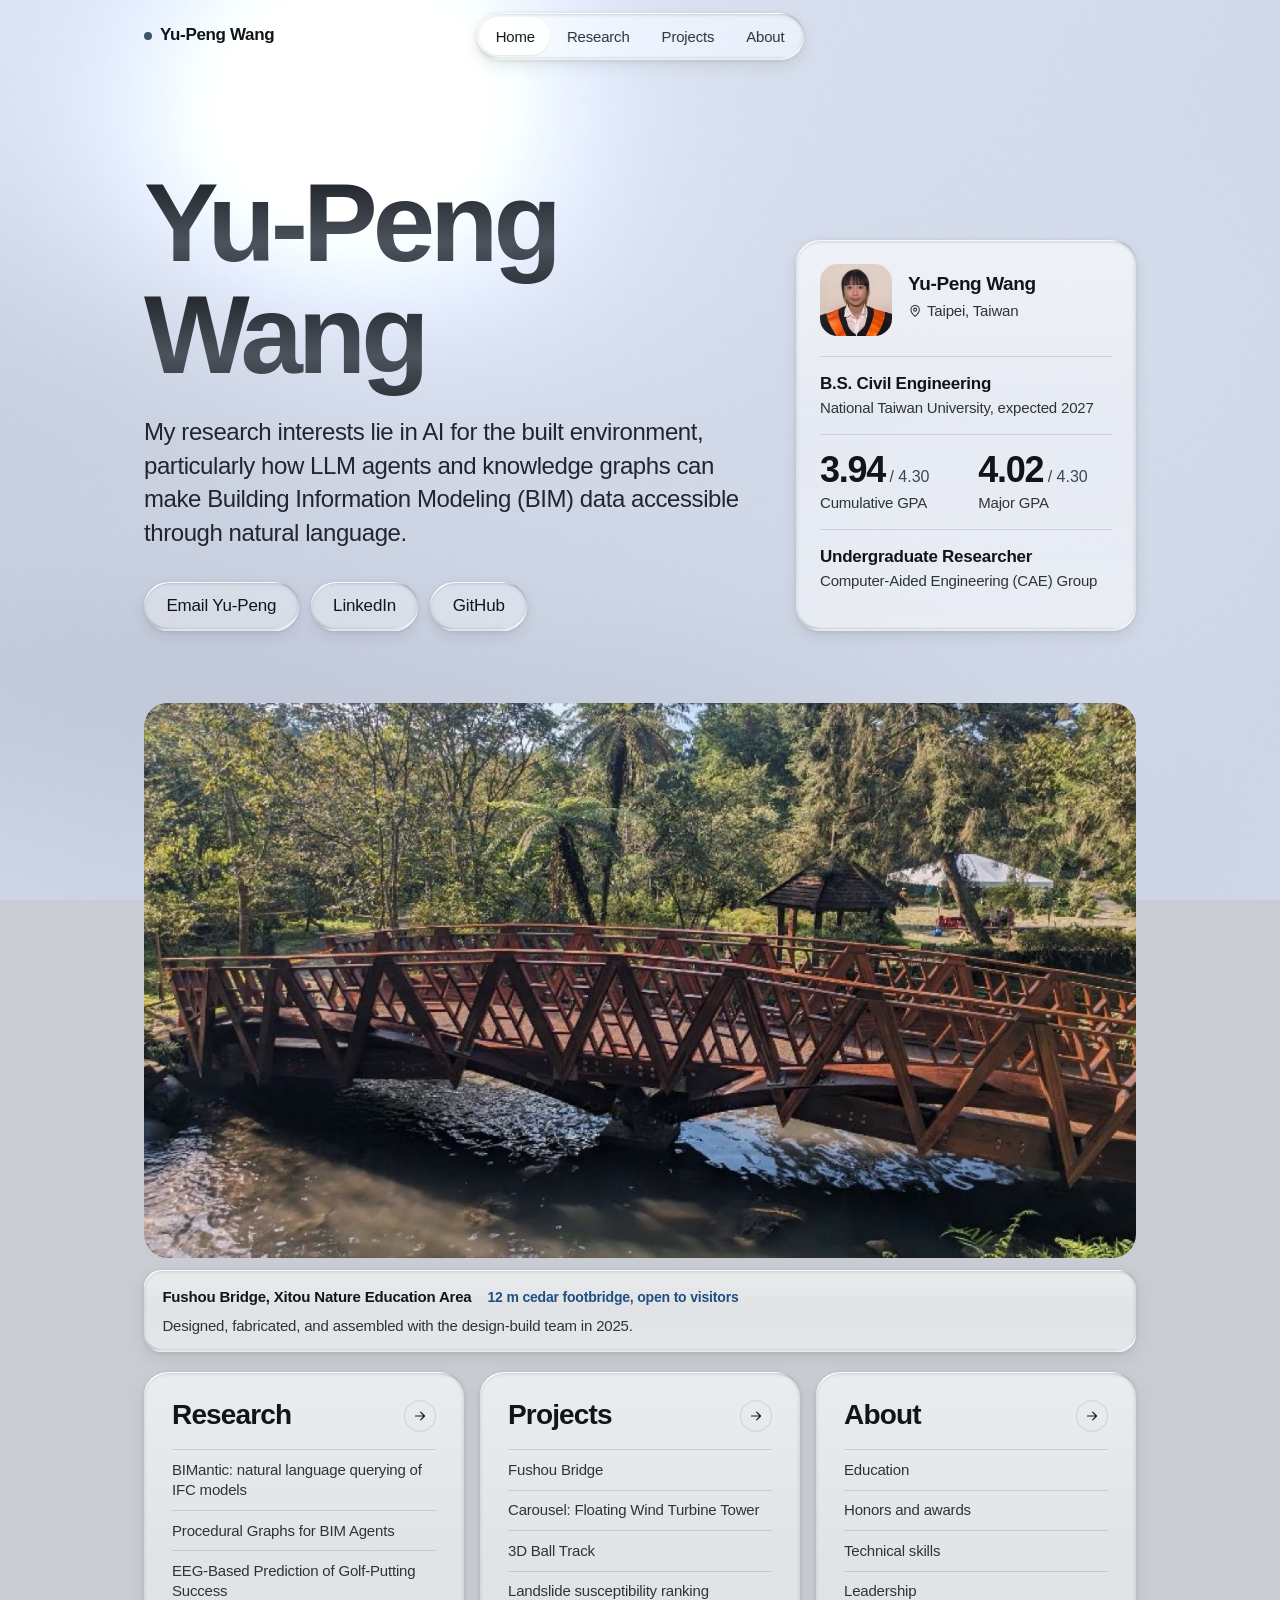
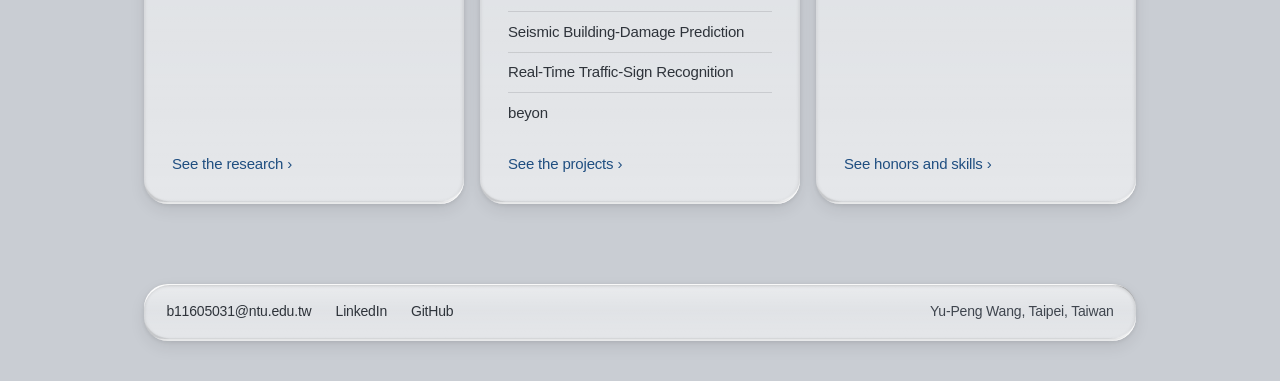
==== index.html @ 0f6044e7 "Add personal website" ====
<!DOCTYPE html>
<html lang="en">
<head>
<meta charset="utf-8">
<meta name="viewport" content="width=device-width, initial-scale=1, viewport-fit=cover">
<meta name="theme-color" content="#C9CDD3">
<title>Yu-Peng Wang | Civil Engineering, National Taiwan University</title>
<meta name="description" content="Yu-Peng Wang is a civil engineering undergraduate at National Taiwan University working on LLM agents and knowledge graphs for Building Information Modeling.">
<meta property="og:title" content="Yu-Peng Wang | Civil Engineering, National Taiwan University">
<meta property="og:description" content="Yu-Peng Wang is a civil engineering undergraduate at National Taiwan University working on LLM agents and knowledge graphs for Building Information Modeling.">
<link rel="icon" href="data:image/svg+xml,%3Csvg xmlns='http://www.w3.org/2000/svg' viewBox='0 0 32 32'%3E%3Crect width='32' height='32' rx='8' fill='%233D5566'/%3E%3Ccircle cx='16' cy='16' r='7' fill='%23DDE1E6'/%3E%3C/svg%3E">
<link rel="stylesheet" href="assets/css/style.css">
</head>
<body>
<header class="head">
  <a class="brand" href="index.html"><i></i>Yu-Peng Wang</a>
</header>
<nav class="tabs glass" aria-label="Pages"><a href="index.html" aria-current="page">Home</a><a href="research.html">Research</a><a href="projects.html">Projects</a><a href="about.html">About</a></nav>

<main class="wrap">

<section class="hero">
  <div>
    <h1 class="name"><span class="w">Yu-Peng</span> <span class="w">Wang</span></h1>
    <p class="lede">My research interests lie in AI for the built environment, particularly how LLM agents and knowledge graphs can make Building Information Modeling (BIM) data accessible through natural language.</p>
    <div class="reach">
      <a class="btn" href="mailto:b11605031@ntu.edu.tw">Email Yu-Peng</a>
      <a class="btn ghost" href="https://www.linkedin.com/in/yu-peng-wang-490296424/">LinkedIn</a>
      <a class="btn ghost" href="https://github.com/yupengwang-dev">GitHub</a>
    </div>
  </div>
  <aside class="profile glass" aria-label="Profile">
    <div class="who">
      <img class="face" src="assets/img/avatar.jpg" width="460" height="460" alt="Portrait of Yu-Peng Wang">
      <div><strong>Yu-Peng Wang</strong><span><svg viewBox="0 0 24 24" fill="none" stroke="currentColor" stroke-width="1.8" stroke-linecap="round" stroke-linejoin="round" aria-hidden="true"><path d="M12 21s7-6.2 7-11.5A7 7 0 0 0 5 9.5C5 14.8 12 21 12 21z"/><circle cx="12" cy="9.5" r="2.5"/></svg>Taipei, Taiwan</span></div>
    </div>
    <div class="row"><b>B.S. Civil Engineering</b><small>National Taiwan University, expected 2027</small></div>
    <div class="row gpa">
      <div><b>3.94<span> / 4.30</span></b><small>Cumulative GPA</small></div>
      <div><b>4.02<span> / 4.30</span></b><small>Major GPA</small></div>
    </div>
    <div class="row"><b>Undergraduate Researcher</b><small>Computer-Aided Engineering (CAE) Group</small></div>
  </aside>
</section>

<figure class="feature glass rv">
  <button class="zoom" type="button" aria-label="Enlarge: photo of the completed Fushou Bridge"><img src="assets/img/bridge_completed.jpg" width="1200" height="672" alt="The completed Fushou Bridge, an arched cedar footbridge with truss railings, crossing a stream in the forest"></button>
  <figcaption><strong>Fushou Bridge, Xitou Nature Education Area</strong><span class="pill accent">12 m cedar footbridge, open to visitors</span>
  <span>Designed, fabricated, and assembled with the design-build team in 2025.</span></figcaption>
</figure>

<div class="tiles">
  <a class="tile glass rv" href="research.html"><h2>Research<svg viewBox="0 0 24 24" fill="none" stroke="currentColor" stroke-width="1.8" stroke-linecap="round" stroke-linejoin="round" aria-hidden="true"><path d="M5 12h14M13 6l6 6-6 6"/></svg></h2><ul><li>BIMantic: natural language querying of IFC models</li><li>Procedural Graphs for BIM Agents</li><li>EEG-Based Prediction of Golf-Putting Success</li></ul><span class="go">See the research</span></a>
  <a class="tile glass rv" href="projects.html"><h2>Projects<svg viewBox="0 0 24 24" fill="none" stroke="currentColor" stroke-width="1.8" stroke-linecap="round" stroke-linejoin="round" aria-hidden="true"><path d="M5 12h14M13 6l6 6-6 6"/></svg></h2><ul><li>Fushou Bridge</li><li>Carousel: Floating Wind Turbine Tower</li><li>3D Ball Track</li><li>Landslide susceptibility ranking</li><li>Seismic Building-Damage Prediction</li><li>Real-Time Traffic-Sign Recognition</li><li>beyon</li></ul><span class="go">See the projects</span></a>
  <a class="tile glass rv" href="about.html"><h2>About<svg viewBox="0 0 24 24" fill="none" stroke="currentColor" stroke-width="1.8" stroke-linecap="round" stroke-linejoin="round" aria-hidden="true"><path d="M5 12h14M13 6l6 6-6 6"/></svg></h2><ul><li>Education</li><li>Honors and awards</li><li>Technical skills</li><li>Leadership</li></ul><span class="go">See honors and skills</span></a>
</div>

</main>

<footer class="foot">
  <div class="glass">
    <div class="links">
      <a href="mailto:b11605031@ntu.edu.tw">b11605031@ntu.edu.tw</a>
      <a href="https://www.linkedin.com/in/yu-peng-wang-490296424/">LinkedIn</a>
      <a href="https://github.com/yupengwang-dev">GitHub</a>
    </div>
    <p>Yu-Peng Wang, Taipei, Taiwan</p>
  </div>
</footer>

<dialog id="viewer" aria-label="Enlarged image">
  <img alt="">
  <form method="dialog"><p></p><button>Close</button></form>
</dialog>
<script src="assets/js/site.js"></script>
</body>
</html>
---- assets/css/style.css ----
/* Yu-Peng Wang — site styles
   Light glass over liquid metal: a silver surface flows slowly behind the page (drawn by site.js), the cards are frosted
   glass with the edge highlights of the beyon design system, and the text is graphite with a single deep-blue accent.
   Type is the system interface face (San Francisco on Apple devices, Segoe UI on Windows). */

:root{
  --ink:#121418;               /* text */
  --ink-2:#2E333A;             /* secondary text */
  --ink-3:#3F454E;             /* dates and labels */
  --line:rgba(18,20,24,.12);   /* hairlines */
  --accent:#1F4E80;            /* links and award labels */
  --btn:#3D5566;               /* solid marks: the brand dot, focus rings, selected text */
  --on-btn:#FFFFFF;
  --name:linear-gradient(180deg,#1A1D22 0%,#4C535C 60%,#2A2E35 100%);   /* large headings */
  --mark:linear-gradient(90deg,#1F4E80,#5D6B7B);                        /* highlighted results */
  --font:-apple-system,BlinkMacSystemFont,"SF Pro Text","Helvetica Neue","Segoe UI",Roboto,Arial,sans-serif;
  --display:-apple-system,BlinkMacSystemFont,"SF Pro Display","Helvetica Neue","Segoe UI",Roboto,Arial,sans-serif;
  --gutter:clamp(1.25rem,5vw,3rem);
  --r:1.5rem;
  --ease:cubic-bezier(.22,1,.36,1);
  --spring:cubic-bezier(.34,1.56,.64,1);   /* a small overshoot, for things springing back after a press */
  /* glass edges, after the beyon design system: bright rims top-left and along the bottom, soft inner shading, a drop shadow */
  --glass-shadow:
    inset 0 0 0 1px rgba(255,255,255,.10),
    inset 1.8px 3px 0 -2px rgba(255,255,255,.90),
    inset -2px -2px 0 -2px rgba(255,255,255,.80),
    inset -3px -8px 1px -6px rgba(255,255,255,.60),
    inset -0.3px -1px 4px 0 rgba(0,0,0,.12),
    inset -1.5px 2.5px 0 -2px rgba(0,0,0,.20),
    inset 0 3px 4px -2px rgba(0,0,0,.20),
    inset 2px -6.5px 1px -4px rgba(0,0,0,.10),
    0 1px 5px 0 rgba(0,0,0,.10),
    0 6px 16px 0 rgba(0,0,0,.08);
  /* the same edges pressed in: the top rim falls into shadow and the drop shadow tightens.
     Same ten layers in the same order, so the browser can blend between the two */
  --glass-pressed:
    inset 0 0 0 1px rgba(255,255,255,.06),
    inset 1.8px 3px 0 -2px rgba(255,255,255,.30),
    inset -2px -2px 0 -2px rgba(255,255,255,.55),
    inset -3px -8px 1px -6px rgba(255,255,255,.50),
    inset 0 1px 6px 0 rgba(0,0,0,.16),
    inset -1.5px 2.5px 0 -2px rgba(0,0,0,.26),
    inset 0 4px 6px -2px rgba(0,0,0,.24),
    inset 2px -6.5px 1px -4px rgba(0,0,0,.06),
    0 0 2px 0 rgba(0,0,0,.08),
    0 1px 3px 0 rgba(0,0,0,.05);
  /* a button under the pointer: the glass edges and a soft white glow */
  --glass-lit:var(--glass-shadow),0 0 1.5rem .1rem rgba(255,255,255,.65);
}
*,*::before,*::after{box-sizing:border-box}
html{background:#C9CDD3;scroll-behavior:smooth;-webkit-text-size-adjust:100%}   /* the metal's base tone, seen until the background is drawn */
body{margin:0;min-height:100vh;color:var(--ink);font:400 1.0625rem/1.55 var(--font);letter-spacing:-.011em;-webkit-font-smoothing:antialiased;-moz-osx-font-smoothing:grayscale}
img{display:block;max-width:100%;height:auto}
h1,h2,h3,p,ul,dl,dd,figure{margin:0}
ul{padding:0;list-style:none}
a{color:var(--accent);text-decoration:none}
a:hover{text-decoration:underline;text-underline-offset:.2em;text-decoration-thickness:1px}
:focus-visible{outline:2px solid var(--btn);outline-offset:3px;border-radius:.4rem}
::selection{background:var(--btn);color:var(--on-btn)}
mark{background:var(--mark);-webkit-background-clip:text;background-clip:text;color:transparent;font-weight:600}
.wrap{max-width:68rem;margin:0 auto;padding:0 var(--gutter)}

/* ---------- background and glass ---------- */
#metal-bg{position:fixed;inset:0;width:100%;height:100%;z-index:-1;pointer-events:none;display:block}
/* the background is smooth, so a white tint and the glass edges read as glass without a live blur,
   and nothing has to be re-blurred on every frame of the moving background */
.profile,.tile,.card,.foot .glass,.feature figcaption{
  background:linear-gradient(180deg,rgba(255,255,255,.62) 0%,rgba(255,255,255,.44) 45%,rgba(255,255,255,.52) 100%);
  box-shadow:var(--glass-shadow)}
/* a soft light under the text follows the pointer across the cards (site.js sets --gx and --gy) */
.profile,.tile,.card{position:relative;isolation:isolate}
.profile::after,.tile::after,.card::after{content:"";position:absolute;inset:0;z-index:-1;border-radius:inherit;pointer-events:none;opacity:0;transition:opacity .45s;
  background:radial-gradient(20rem circle at var(--gx,50%) var(--gy,0%),rgba(255,255,255,.7),rgba(255,255,255,0) 60%)}
.lit::after{opacity:1}
/* the profile card and the home-page cards tilt towards the pointer (site.js sets --tilt) */
.hero,.tiles{perspective:1100px}
.tilt{rotate:var(--tilt,1 0 0 0deg)}
.tilt-out{transition:rotate .4s var(--ease)}

/* ---------- header, buttons and page tabs ---------- */
/* the home page has no Email button in its header (the one under the name is enough), so the header keeps one
   height on every page and the name does not jump when moving between pages */
.head{display:flex;align-items:center;justify-content:space-between;gap:1rem;max-width:68rem;min-height:4.45rem;margin:0 auto;padding:1.1rem var(--gutter)}
.brand{display:inline-flex;align-items:center;gap:.5rem;color:var(--ink);font-weight:600;letter-spacing:-.02em}
.brand:hover{text-decoration:none}
.brand i{width:.5rem;height:.5rem;border-radius:50%;background:var(--btn)}
/* buttons: all the same clear glass at rest; a button lights up only while the pointer is on it,
   and sinks into the glass while it is pressed */
.btn{display:inline-flex;align-items:center;justify-content:center;padding:.72rem 1.4rem;border-radius:99rem;font-size:1.0625rem;font-weight:500;letter-spacing:-.01em;
  color:var(--ink);background:rgba(255,255,255,.3);box-shadow:var(--glass-shadow)}
.btn.small{padding:.4rem 1rem;font-size:.9375rem}
.btn,dialog button{-webkit-tap-highlight-color:transparent;
  transition:background-color .35s var(--ease),color .25s,box-shadow .45s var(--ease),scale .5s var(--spring),translate .5s var(--spring)}
.btn:hover,dialog button:hover{text-decoration:none;background:rgba(255,255,255,.88);box-shadow:var(--glass-lit)}
.btn:active,dialog button:active{scale:.95;translate:0 1px;background:rgba(236,240,243,.66);box-shadow:var(--glass-pressed);
  transition-duration:.1s,.1s,.08s,.08s,.08s;transition-timing-function:ease-out}
/* the floating tab bar passes over text and photos, so unlike the cards it keeps a real blur */
.tabs{position:fixed;z-index:30;left:50%;bottom:calc(.9rem + env(safe-area-inset-bottom,0px));transform:translateX(-50%);display:flex;gap:.1rem;padding:.28rem;border-radius:99rem;white-space:nowrap;
  background:rgba(255,255,255,.5);-webkit-backdrop-filter:blur(8px) saturate(150%);backdrop-filter:blur(8px) saturate(150%);box-shadow:var(--glass-shadow)}
.tabs a{padding:.46rem .95rem;border-radius:99rem;color:var(--ink-2);font-size:.9375rem;-webkit-tap-highlight-color:transparent;
  transition:color .25s,background-color .25s,box-shadow .25s,scale .45s var(--spring)}
.tabs a:hover{color:var(--ink);text-decoration:none}
.tabs a[aria-current="page"]{color:var(--ink);background:rgba(255,255,255,.85);box-shadow:inset 0 1px 0 #FFFFFF,0 1px 2px rgba(0,0,0,.1);font-weight:500}
.tabs a:active{scale:.92;background-color:rgba(18,20,24,.06);box-shadow:inset 0 1px 3px rgba(0,0,0,.14);
  transition-duration:.1s,.08s,.08s,.08s;transition-timing-function:ease-out}
.tabs a[aria-current="page"]:active{background-color:rgba(232,236,240,.95);box-shadow:inset 0 1px 3px rgba(0,0,0,.16),0 0 0 rgba(0,0,0,0)}
@media (min-width:48rem){.tabs{bottom:auto;top:.8rem}}

/* ---------- home ---------- */
.hero{display:grid;gap:2.5rem;align-items:end;padding:clamp(2.5rem,8vw,6rem) 0 clamp(2rem,5vw,3.5rem)}
@media (min-width:60rem){.hero{grid-template-columns:minmax(0,1.4fr) minmax(20rem,.8fr);gap:3.5rem}}
.name{font-family:var(--display);font-weight:600;font-size:clamp(3.4rem,11vw,7rem);line-height:1;letter-spacing:-.045em}
.title{font-family:var(--display);font-weight:600;font-size:clamp(3rem,9vw,5.5rem);line-height:1;letter-spacing:-.045em}
.name .w,.title .w{display:inline-block;background:var(--name);-webkit-background-clip:text;background-clip:text;color:transparent;padding-bottom:.14em;margin-bottom:-.14em}
.lede{font-size:clamp(1.2rem,2.1vw,1.5rem);line-height:1.4;letter-spacing:-.018em;color:#22262C;max-width:34em;margin-top:1.5rem}
.reach{display:flex;flex-wrap:wrap;gap:.75rem;margin-top:2rem}
.profile{border-radius:var(--r);padding:1.5rem}
.who{display:flex;align-items:center;gap:1rem;padding-bottom:1.25rem}
.face{width:4.5rem;height:4.5rem;border-radius:1.1rem;object-fit:cover;object-position:50% 18%;flex:none}
.who strong{display:block;font-weight:600;font-size:1.1875rem;letter-spacing:-.02em;line-height:1.2}
.who span{display:inline-flex;align-items:center;gap:.3rem;color:var(--ink-2);font-size:.9375rem;margin-top:.2rem}
.who svg{width:.95em;height:.95em;flex:none}
.row{padding:1rem 0;border-top:1px solid var(--line)}
.row b{display:block;font-weight:600;letter-spacing:-.015em;line-height:1.3}
.row small{display:block;color:var(--ink-2);font-size:.9375rem;line-height:1.4;margin-top:.15rem}
.gpa{display:flex;gap:1.5rem}
.gpa div{flex:1}
.gpa b{font-size:2.25rem;font-weight:600;letter-spacing:-.035em;line-height:1.05;font-variant-numeric:tabular-nums}
.gpa b span{font-size:1rem;font-weight:400;letter-spacing:0;color:var(--ink-3)}
.feature{margin-top:1rem}
.feature figcaption{display:flex;flex-wrap:wrap;align-items:baseline;gap:.35rem 1rem;margin-top:.75rem;padding:.9rem 1.15rem;border-radius:1.1rem;color:var(--ink-2);font-size:.9375rem}
.feature figcaption strong{color:var(--ink);font-weight:600}
.pill{display:inline-block;font-size:.875rem;font-weight:500;color:var(--ink-3);white-space:nowrap}
.pill.accent{color:var(--accent);font-weight:600;white-space:normal}
.tiles{display:grid;gap:1rem;margin-top:1.25rem}
@media (min-width:52rem){.tiles{grid-template-columns:repeat(3,1fr)}}
.tile{display:flex;flex-direction:column;padding:1.75rem;border-radius:var(--r);color:var(--ink);-webkit-tap-highlight-color:transparent}
.tile:hover{text-decoration:none;color:var(--ink)}
.tile h2{display:flex;justify-content:space-between;align-items:center;font-size:1.75rem;font-weight:600;letter-spacing:-.03em;line-height:1.1}
.tile h2 svg{width:2rem;height:2rem;padding:.45rem;border-radius:50%;border:1px solid var(--line);transition:background .3s,color .3s,border-color .3s,transform .5s var(--ease)}
.tile:hover h2 svg{background:var(--btn);border-color:var(--btn);color:var(--on-btn);transform:rotate(-45deg)}
.tile ul{margin-top:1.1rem;flex:1}
.tile li{padding:.6rem 0;border-top:1px solid var(--line);color:var(--ink-2);font-size:.9375rem;line-height:1.35}
.tile .go{margin-top:1.25rem;color:var(--accent);font-size:.9375rem}
.tile .go::after,.more a::after{content:" \203A"}

/* ---------- inner pages ---------- */
.pagehead{padding:clamp(2.5rem,8vw,5.5rem) 0 clamp(1.75rem,4vw,2.75rem)}
.stack{display:grid;gap:1rem}
.card{padding:clamp(1.5rem,3.5vw,2.5rem);border-radius:var(--r)}
.card header{display:flex;flex-wrap:wrap;align-items:baseline;justify-content:space-between;gap:.35rem 1rem}
.card h2{flex:1 1 14em;font-size:clamp(1.4rem,2.4vw,1.75rem);font-weight:600;line-height:1.18;letter-spacing:-.025em}
.meta{color:var(--ink-2);font-size:.9375rem;line-height:1.45;margin-top:.6rem}
.award{margin-top:.75rem}
.award .pill.accent::before{content:"";display:inline-block;width:.45em;height:.45em;border-radius:50%;background:currentColor;margin-right:.5em;vertical-align:.12em}
.sum{margin-top:1rem;font-size:1.1875rem;line-height:1.45;letter-spacing:-.02em}
.pts{margin-top:1rem}
.pts li{position:relative;padding-left:1.15rem;margin-top:.6rem;color:var(--ink-2)}
.pts li::before{content:"";position:absolute;left:0;top:.62em;width:.35rem;height:.35rem;border-radius:50%;background:var(--ink-3)}
.more{margin-top:1.25rem}
.media{margin-top:1.5rem}
@media (min-width:60rem){
  .card.side{display:grid;grid-template-columns:minmax(0,1.2fr) minmax(0,.8fr);gap:2.5rem;align-items:start}
  .card.side .media{margin-top:0}
}
.figs{display:grid;gap:.6rem}
.figs.c2{grid-template-columns:repeat(2,1fr)}
.figs.c3{grid-template-columns:repeat(3,1fr)}
.zoom{all:unset;display:block;cursor:zoom-in;overflow:hidden;border-radius:1rem;background:rgba(255,255,255,.3);-webkit-tap-highlight-color:transparent;transition:scale .5s var(--spring)}
.feature .zoom{border-radius:var(--r)}
.feature img{width:100%;aspect-ratio:1200/672;object-fit:cover}
.zoom:focus-visible{outline:2px solid var(--btn);outline-offset:3px}
.zoom:active{scale:.985;transition-duration:.08s;transition-timing-function:ease-out}
.zoom img{width:100%;transition:transform .8s var(--ease)}
.zoom:hover img{transform:scale(1.03)}
.figs.c2 .zoom img,.figs.c3 .zoom img{aspect-ratio:3/4;object-fit:cover}
.figs.land .zoom img{aspect-ratio:4/3}
.figs.tall .zoom img{aspect-ratio:460/1000}
.cap{color:var(--ink-3);font-size:.875rem;line-height:1.45;margin-top:.7rem}

/* about */
.about{display:grid;gap:1rem}
@media (min-width:60rem){.about{grid-template-columns:1fr 1fr;align-items:start}.about .wide{grid-column:1/-1}}
.card h2.h{flex:none;font-size:1.75rem;letter-spacing:-.03em;margin-bottom:.75rem}
.honors li{display:grid;grid-template-columns:3.5rem 1fr;gap:.15rem 1rem;padding:1rem 0;border-top:1px solid var(--line)}
.honors li:last-child,.skills div:last-child,.lead li:last-child{padding-bottom:0}
.honors .pill{padding-top:.1rem}
.honors b{font-weight:600;line-height:1.35;letter-spacing:-.015em}
.honors small{display:block;color:var(--ink-2);font-size:.9375rem;line-height:1.4;margin-top:.15rem}
.skills div{display:grid;gap:.3rem;padding:1rem 0;border-top:1px solid var(--line)}
@media (min-width:48rem){.skills div{grid-template-columns:17rem 1fr;gap:1.5rem}}
.skills dt{font-weight:600;letter-spacing:-.015em}
.skills dd .pill{display:inline;font-size:1rem;font-weight:400;color:var(--ink-2);white-space:normal}
.skills dd .pill + .pill::before{content:"\00B7";margin:0 .55em;color:var(--ink-3)}
.lead li{padding:1rem 0;border-top:1px solid var(--line)}
.lead header{align-items:baseline}
.lead h3{flex:1 1 12em;font-size:1.125rem;font-weight:600;letter-spacing:-.02em;line-height:1.3}
.lead p{color:var(--ink-2);margin-top:.45rem}

/* ---------- footer ---------- */
.foot{margin-top:clamp(3rem,7vw,5rem);padding:0 var(--gutter) calc(5.5rem + env(safe-area-inset-bottom,0px))}
.foot .glass{max-width:calc(68rem - 2 * var(--gutter));margin:0 auto;padding:1.1rem 1.4rem;border-radius:var(--r);display:flex;flex-wrap:wrap;justify-content:space-between;align-items:center;gap:.6rem 2rem;font-size:.875rem}
.foot .links{display:flex;flex-wrap:wrap;gap:.3rem 1.5rem}
.foot .links a{color:var(--ink-2)}
.foot .links a:hover{color:var(--ink)}
.foot p{color:var(--ink-3)}
@media (min-width:48rem){.foot{padding-bottom:2.5rem}}

/* ---------- enlarged image ---------- */
dialog{border:0;padding:0;background:transparent;color:var(--ink);max-width:min(94vw,68rem);max-height:94vh}
dialog::backdrop{background:rgba(255,255,255,.88);-webkit-backdrop-filter:blur(20px);backdrop-filter:blur(20px)}
dialog[open]{animation:pop .45s var(--ease)}
dialog img{max-width:100%;max-height:82vh;margin:0 auto;border-radius:1rem}
dialog form{display:flex;justify-content:space-between;align-items:center;gap:1rem;margin-top:.75rem}
dialog p{font-size:.9375rem;color:var(--ink-2)}
dialog button{font:500 1rem var(--font);color:var(--ink);background:rgba(255,255,255,.3);border:0;padding:.55rem 1.2rem;border-radius:99rem;cursor:pointer;box-shadow:var(--glass-shadow)}

/* ---------- motion ---------- */
@keyframes soft{from{opacity:0;transform:translateY(.3em);filter:blur(12px)}to{opacity:1;transform:none;filter:blur(0)}}
@keyframes up{from{opacity:0;transform:translateY(22px)}to{opacity:1;transform:none}}
@keyframes settle{from{opacity:0;transform:translateY(28px) scale(.975)}to{opacity:1;transform:none}}
@keyframes pop{from{opacity:0;transform:scale(.97)}to{opacity:1;transform:none}}
@keyframes fade{from{opacity:0}to{opacity:1}}
@keyframes drop{from{opacity:0;transform:translate(-50%,-.8rem)}to{opacity:1;transform:translate(-50%,0)}}
@keyframes lift{from{opacity:0;transform:translate(-50%,.8rem)}to{opacity:1;transform:translate(-50%,0)}}

/* opening: the heading comes into focus, then the rest settles in */
.name .w,.title .w{animation:soft 1.1s var(--ease) both}
.name .w + .w,.title .w + .w{animation-delay:.12s}
.lede{animation:up .9s .3s var(--ease) both}
.reach{animation:up .9s .45s var(--ease) both}
.profile{animation:settle 1.1s .45s var(--ease) both}
.head{animation:fade .8s both}
.tabs{animation:lift .9s .2s var(--ease) both}
@media (min-width:48rem){.tabs{animation-name:drop}}

/* on scroll: cards rise into place */
.js .rv{opacity:0;transform:translateY(28px);transition:opacity .9s var(--ease),transform .9s var(--ease),box-shadow .5s var(--ease)}
.js .rv.in{opacity:1;transform:none}
/* home-page cards: they rise under the pointer, sink when pressed, and lean back smoothly when the pointer leaves
   (".js .rv" outranks ".tilt-out", so the ease-back of the tilt is listed here as well) */
.js .rv.tile{transition:opacity .9s var(--ease),transform .9s var(--ease),box-shadow .5s var(--ease),scale .5s var(--spring),translate .5s var(--spring)}
.js .rv.tile.tilt-out{transition:opacity .9s var(--ease),transform .9s var(--ease),box-shadow .5s var(--ease),scale .5s var(--spring),translate .5s var(--spring),rotate .4s var(--ease)}
.js .rv.tile.in:hover{transform:translateY(-4px);box-shadow:var(--glass-shadow),0 1.25rem 2.5rem -1.5rem rgba(18,20,24,.3)}
.js .rv.tile.in:active{scale:.975;translate:0 3px;box-shadow:var(--glass-pressed),0 .6rem 1.2rem -1rem rgba(18,20,24,.22);
  transition-duration:.9s,.9s,.1s,.1s,.1s;transition-timing-function:ease-out}

/* pages cross-fade into each other where the browser supports it */
@view-transition{navigation:auto}
.tabs{view-transition-name:tabs}
::view-transition-old(root),::view-transition-new(root){animation-duration:.4s}

@media (prefers-reduced-motion:reduce){
  html{scroll-behavior:auto}
  *,*::before,*::after{animation:none!important;transition:none!important}
  .js .rv{opacity:1;transform:none}
  .btn:active,dialog button:active,.tabs a:active,.zoom:active,.js .rv.tile.in:active{scale:none;translate:none}   /* pressed things darken but do not move */
}
@media print{.tabs,#metal-bg{display:none}}
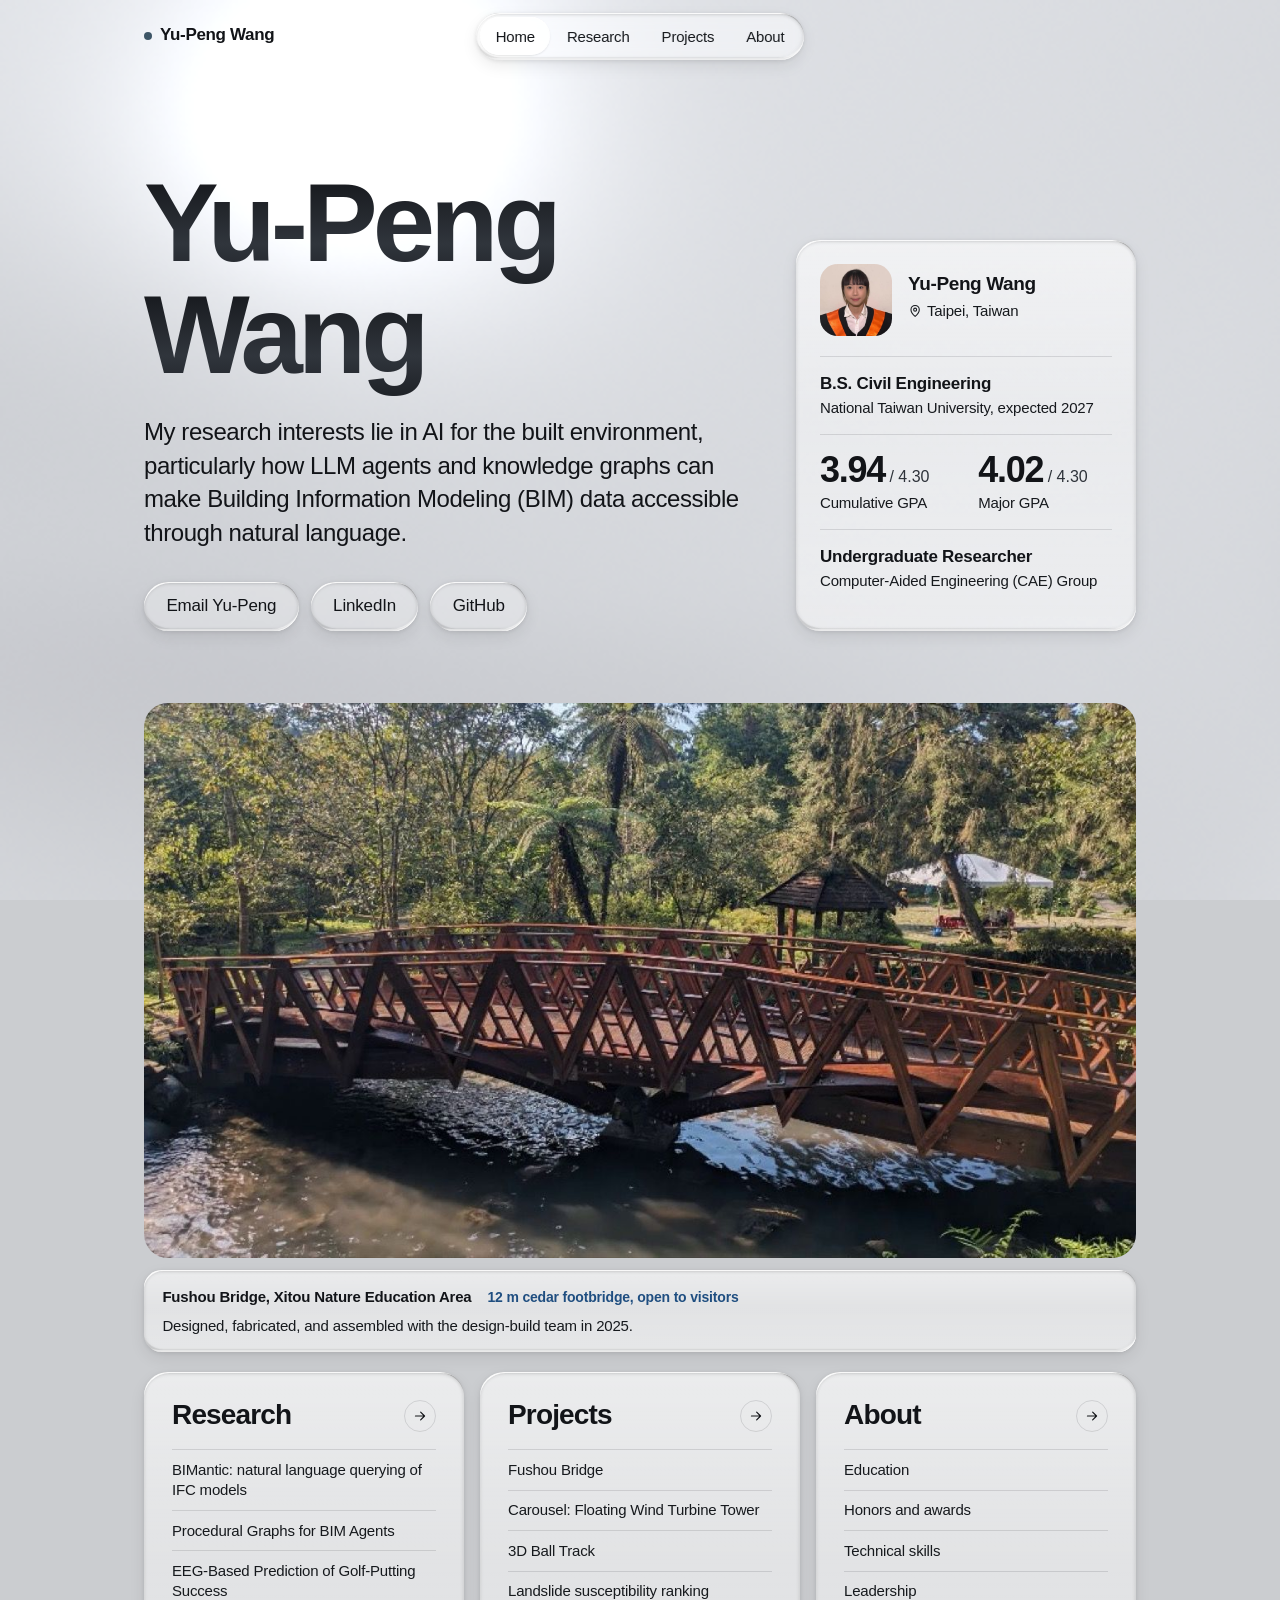
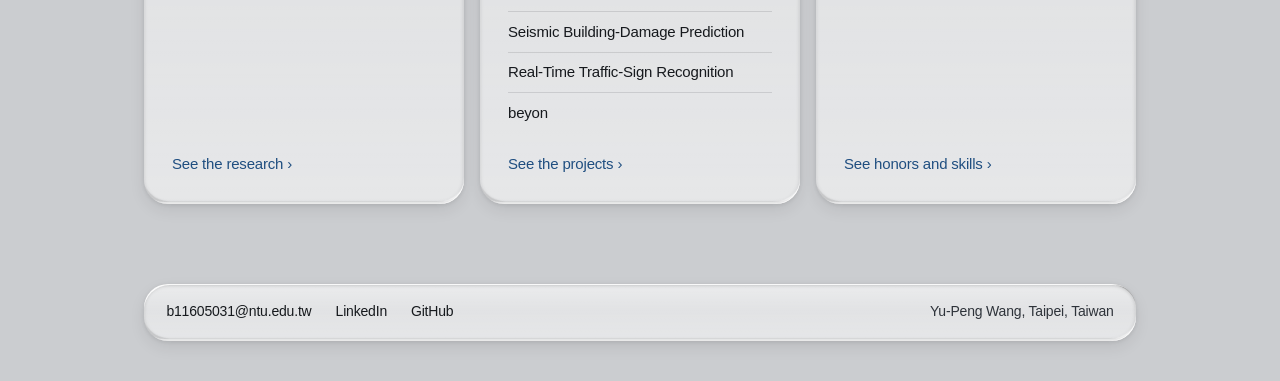
==== commit 2053b226: "Fix About page overflow on phones; darken text and make the background more silver" ====
--- a/index.html
+++ b/index.html
@@ -3,7 +3,7 @@
 <head>
 <meta charset="utf-8">
 <meta name="viewport" content="width=device-width, initial-scale=1, viewport-fit=cover">
-<meta name="theme-color" content="#C9CDD3">
+<meta name="theme-color" content="#CBCDD0">
 <title>Yu-Peng Wang | Civil Engineering, National Taiwan University</title>
 <meta name="description" content="Yu-Peng Wang is a civil engineering undergraduate at National Taiwan University working on LLM agents and knowledge graphs for Building Information Modeling.">
 <meta property="og:title" content="Yu-Peng Wang | Civil Engineering, National Taiwan University">
--- a/assets/css/style.css
+++ b/assets/css/style.css
@@ -1,17 +1,17 @@
 /* Yu-Peng Wang — site styles
    Light glass over liquid metal: a silver surface flows slowly behind the page (drawn by site.js), the cards are frosted
-   glass with the edge highlights of the beyon design system, and the text is graphite with a single deep-blue accent.
+   glass with the edge highlights of the beyon design system, and the text is near-black with a single deep-blue accent.
    Type is the system interface face (San Francisco on Apple devices, Segoe UI on Windows). */
 
 :root{
-  --ink:#121418;               /* text */
-  --ink-2:#2E333A;             /* secondary text */
-  --ink-3:#3F454E;             /* dates and labels */
+  --ink:#121418;               /* headings and text */
+  --ink-2:#16191D;             /* reading text: lists, descriptions, captions (near-black, so long passages are easy to read) */
+  --ink-3:#2E333A;             /* dates and labels */
   --line:rgba(18,20,24,.12);   /* hairlines */
   --accent:#1F4E80;            /* links and award labels */
   --btn:#3D5566;               /* solid marks: the brand dot, focus rings, selected text */
   --on-btn:#FFFFFF;
-  --name:linear-gradient(180deg,#1A1D22 0%,#4C535C 60%,#2A2E35 100%);   /* large headings */
+  --name:linear-gradient(180deg,#121418 0%,#30353C 60%,#1A1D22 100%);   /* large headings: near-black with a slight metal sheen */
   --mark:linear-gradient(90deg,#1F4E80,#5D6B7B);                        /* highlighted results */
   --font:-apple-system,BlinkMacSystemFont,"SF Pro Text","Helvetica Neue","Segoe UI",Roboto,Arial,sans-serif;
   --display:-apple-system,BlinkMacSystemFont,"SF Pro Display","Helvetica Neue","Segoe UI",Roboto,Arial,sans-serif;
@@ -48,8 +48,8 @@
   --glass-lit:var(--glass-shadow),0 0 1.5rem .1rem rgba(255,255,255,.65);
 }
 *,*::before,*::after{box-sizing:border-box}
-html{background:#C9CDD3;scroll-behavior:smooth;-webkit-text-size-adjust:100%}   /* the metal's base tone, seen until the background is drawn */
-body{margin:0;min-height:100vh;color:var(--ink);font:400 1.0625rem/1.55 var(--font);letter-spacing:-.011em;-webkit-font-smoothing:antialiased;-moz-osx-font-smoothing:grayscale}
+html{background:#CBCDD0;scroll-behavior:smooth;-webkit-text-size-adjust:100%}   /* the metal's base tone, seen until the background is drawn */
+body{margin:0;min-height:100vh;color:var(--ink);font:400 1.0625rem/1.55 var(--font);letter-spacing:-.011em}   /* default font smoothing: on a Mac, text keeps its full weight */
 img{display:block;max-width:100%;height:auto}
 h1,h2,h3,p,ul,dl,dd,figure{margin:0}
 ul{padding:0;list-style:none}
@@ -105,6 +105,7 @@
   transition-duration:.1s,.08s,.08s,.08s;transition-timing-function:ease-out}
 .tabs a[aria-current="page"]:active{background-color:rgba(232,236,240,.95);box-shadow:inset 0 1px 3px rgba(0,0,0,.16),0 0 0 rgba(0,0,0,0)}
 @media (min-width:48rem){.tabs{bottom:auto;top:.8rem}}
+@media (max-width:21.25rem){.tabs a{padding:.46rem .7rem}}   /* the smallest phones (320 px wide): tighter tabs so the bar fits the screen */
 
 /* ---------- home ---------- */
 .hero{display:grid;gap:2.5rem;align-items:end;padding:clamp(2.5rem,8vw,6rem) 0 clamp(2rem,5vw,3.5rem)}
@@ -112,7 +113,7 @@
 .name{font-family:var(--display);font-weight:600;font-size:clamp(3.4rem,11vw,7rem);line-height:1;letter-spacing:-.045em}
 .title{font-family:var(--display);font-weight:600;font-size:clamp(3rem,9vw,5.5rem);line-height:1;letter-spacing:-.045em}
 .name .w,.title .w{display:inline-block;background:var(--name);-webkit-background-clip:text;background-clip:text;color:transparent;padding-bottom:.14em;margin-bottom:-.14em}
-.lede{font-size:clamp(1.2rem,2.1vw,1.5rem);line-height:1.4;letter-spacing:-.018em;color:#22262C;max-width:34em;margin-top:1.5rem}
+.lede{font-size:clamp(1.2rem,2.1vw,1.5rem);line-height:1.4;letter-spacing:-.018em;color:var(--ink);max-width:34em;margin-top:1.5rem}
 .reach{display:flex;flex-wrap:wrap;gap:.75rem;margin-top:2rem}
 .profile{border-radius:var(--r);padding:1.5rem}
 .who{display:flex;align-items:center;gap:1rem;padding-bottom:1.25rem}
@@ -179,7 +180,7 @@
 .cap{color:var(--ink-3);font-size:.875rem;line-height:1.45;margin-top:.7rem}
 
 /* about */
-.about{display:grid;gap:1rem}
+.about{display:grid;grid-template-columns:minmax(0,1fr);gap:1rem}   /* minmax(0,1fr): nothing inside a card can make the page wider than the screen */
 @media (min-width:60rem){.about{grid-template-columns:1fr 1fr;align-items:start}.about .wide{grid-column:1/-1}}
 .card h2.h{flex:none;font-size:1.75rem;letter-spacing:-.03em;margin-bottom:.75rem}
 .honors li{display:grid;grid-template-columns:3.5rem 1fr;gap:.15rem 1rem;padding:1rem 0;border-top:1px solid var(--line)}
@@ -191,7 +192,7 @@
 @media (min-width:48rem){.skills div{grid-template-columns:17rem 1fr;gap:1.5rem}}
 .skills dt{font-weight:600;letter-spacing:-.015em}
 .skills dd .pill{display:inline;font-size:1rem;font-weight:400;color:var(--ink-2);white-space:normal}
-.skills dd .pill + .pill::before{content:"\00B7";margin:0 .55em;color:var(--ink-3)}
+.skills dd .pill + .pill::before{content:"\00B7\200B";margin:0 .55em;color:var(--ink-3)}   /* the zero-width space after each dot lets a long list wrap on a phone */
 .lead li{padding:1rem 0;border-top:1px solid var(--line)}
 .lead header{align-items:baseline}
 .lead h3{flex:1 1 12em;font-size:1.125rem;font-weight:600;letter-spacing:-.02em;line-height:1.3}
